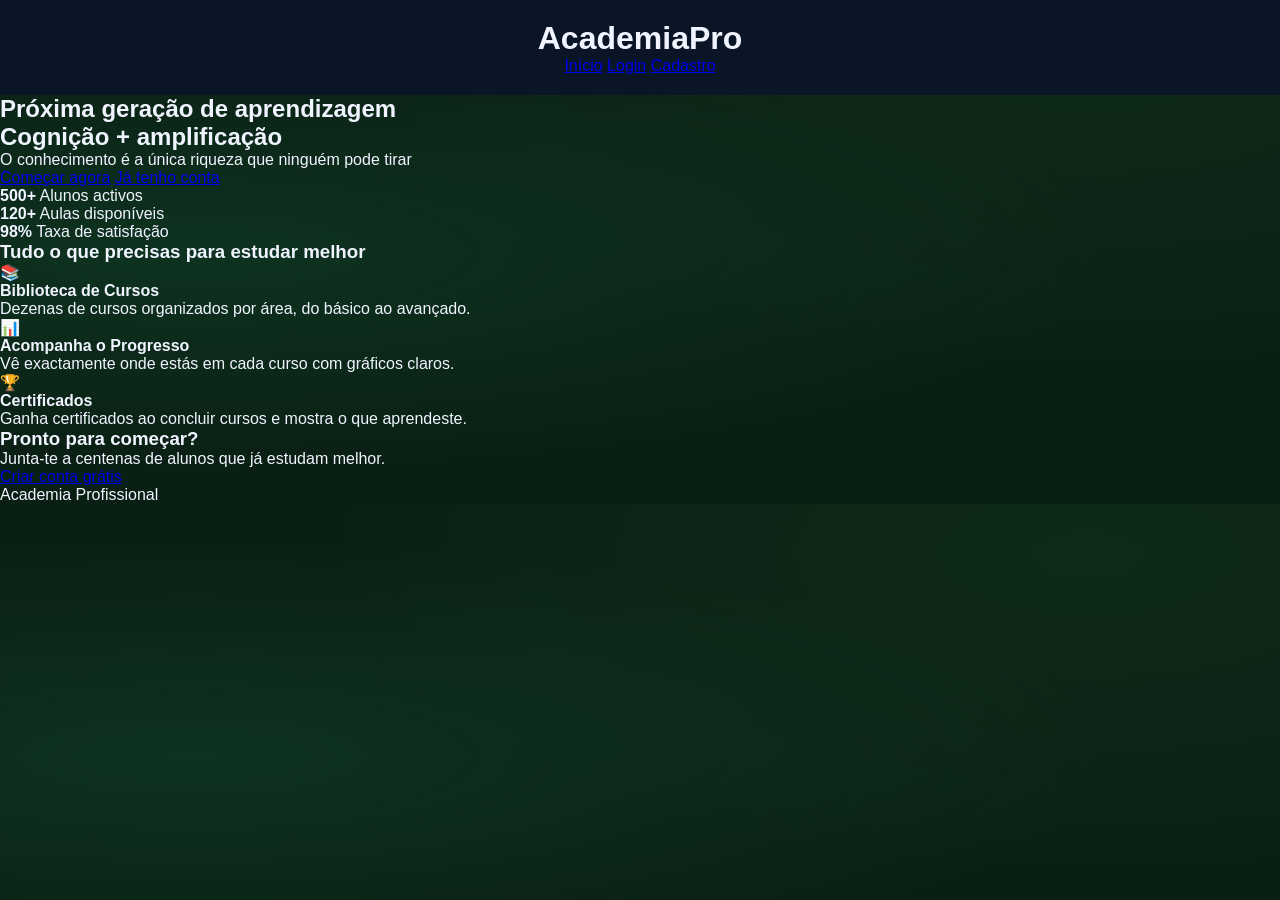
==== plataforma_estudo/index.html @ 039eec62 "update" ====
<!DOCTYPE html>
<html lang="pt">
<head>
    <meta charset="utf-8">
    <title>EduPath</title>

    
    <link rel="stylesheet" href="../plataforma_estudo/estilo/estilo.css">
</head>

<!-- ================= HEADER ================= -->
<header>
    <h1>AcademiaPro</h1>

    <nav>
        <a href="index.html">Início</a>
        <a href="login.php">Login</a>
        <a href="cadastro.php">Cadastro</a>
    </nav>
</header>

<!-- ================= HERO ================= -->
<main>

    <section class="hero">
        <h2>
            Próxima geração de aprendizagem<br>
            <span class="destaque">Cognição + amplificação</span>
        </h2>

        <p>O conhecimento é a única riqueza que ninguém pode tirar</p>

        <div class="hero-buttons">
            <a href="cadastro.php" class="btn-primario">Começar agora</a>
            <a href="login.php" class="btn-secundario">Já tenho conta</a>
        </div>
    </section>

</main>

<!-- ================= NÚMEROS ================= -->
<section id="numeros">
    <div class="num-item">
        <strong>500+</strong>
        <span>Alunos activos</span>
    </div>

    <div class="num-item">
        <strong>120+</strong>
        <span>Aulas disponíveis</span>
    </div>

    <div class="num-item">
        <strong>98%</strong>
        <span>Taxa de satisfação</span>
    </div>
</section>

<!-- ================= FUNCIONALIDADES ================= -->
<section id="funcionalidades">
    <h3>Tudo o que precisas para estudar melhor</h3>

    <div class="grid-cards">

        <div class="card">
            <span class="icone">📚</span>
            <h4>Biblioteca de Cursos</h4>
            <p>Dezenas de cursos organizados por área, do básico ao avançado.</p>
        </div>

        <div class="card">
            <span class="icone">📊</span>
            <h4>Acompanha o Progresso</h4>
            <p>Vê exactamente onde estás em cada curso com gráficos claros.</p>
        </div>

        <div class="card">
            <span class="icone">🏆</span>
            <h4>Certificados</h4>
            <p>Ganha certificados ao concluir cursos e mostra o que aprendeste.</p>
        </div>

    </div>
</section>

<!-- ================= CTA ================= -->
<section id="cta">
    <h3>Pronto para começar?</h3>
    <p>Junta-te a centenas de alunos que já estudam melhor.</p>

    <a href="cadastro.php" class="btn-primario">Criar conta grátis</a>
</section>

<!-- ================= FOOTER ================= -->
<footer>
    <p>Academia Profissional</p>
</footer>

<!-- ================= JS ================= -->
<script src="../plataforma_estudo/js/layout.js"></script>

</body>
</html>
---- plataforma_estudo/estilo/estilo.css ----
/* RESET */
* {
  margin: 0;
  padding: 0;
  box-sizing: border-box;
}

/* BODY */
body {
  font-family: 'Segoe UI', sans-serif;
  background-color: #0a1f14;
  background-image:
    radial-gradient(ellipse at 15% 50%, rgba(20,80,50,0.4) 0%, transparent 60%),
    radial-gradient(ellipse at 85% 10%, rgba(100,220,100,0.06) 0%, transparent 50%);
  color: #f0f4ff;
}

/* HEADER */
header {
  background: rgba(10, 20, 40, 0.9);
  padding: 20px;
  text-align: center;
}

/* FORM LAYOUT */
.pagina-form {
  display: flex;
  justify-content: center;
  align-items: center;
  min-height: 80vh;
}

.caixa-form {
  background: rgba(20, 80, 50, 0.25);
  padding: 30px;
  border-radius: 16px;
  width: 320px;
  border: 1px solid rgba(255,255,255,0.08);
}

/* TITULO */
.caixa-form h2 {
  text-align: center;
  margin-bottom: 20px;
}

/* INPUTS */
input {
  width: 100%;
  padding: 10px;
  margin: 10px 0;
  border-radius: 8px;
  border: none;
}

/* BOTÃO */
button {
  width: 100%;
  padding: 12px;
  background: #f5c842;
  color: #0a1628;
  border: none;
  border-radius: 50px;
  font-weight: bold;
  cursor: pointer;
  transition: 0.3s;
}

button:hover {
  transform: translateY(-2px);
  box-shadow: 0 10px 20px rgba(245,200,66,0.4);
}

/* MENSAGENS */
.mensagem {
  color: #4ade80;
  text-align: center;
  margin-bottom: 10px;
}

.erro {
  color: #f87171;
  text-align: center;
  margin-bottom: 10px;
}
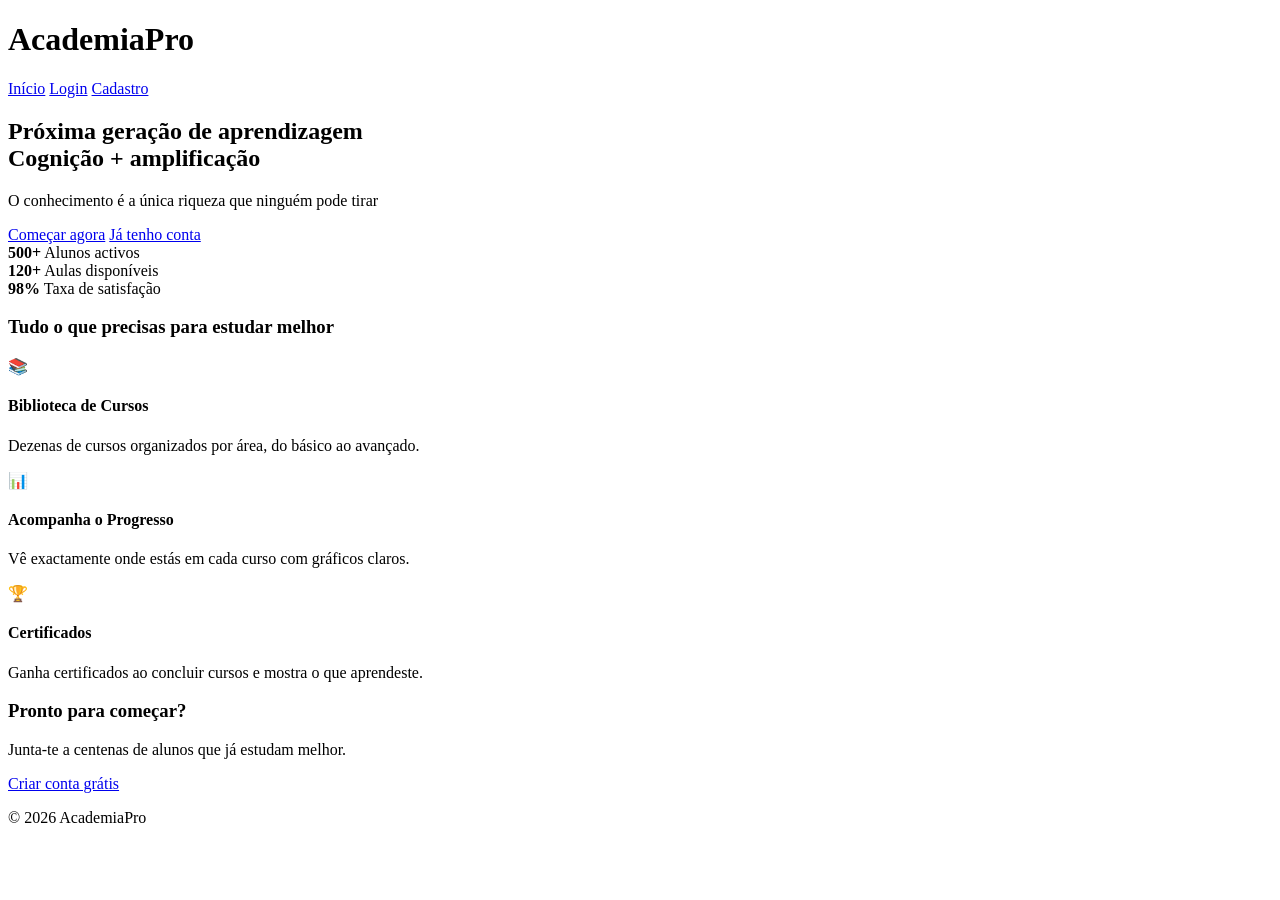
==== commit 3b9f7c38: "update" ====
--- a/plataforma_estudo/index.html
+++ b/plataforma_estudo/index.html
@@ -2,16 +2,14 @@
 <html lang="pt">
 <head>
     <meta charset="utf-8">
-    <title>EduPath</title>
+    <meta name="viewport" content="width=device-width, initial-scale=1.0">
+    <title>AcademiaPro</title>
+    <link rel="stylesheet" href="style.css">
+</head>
+<body>
 
-    
-    <link rel="stylesheet" href="../plataforma_estudo/estilo/estilo.css">
-</head>
-
-<!-- ================= HEADER ================= -->
 <header>
     <h1>AcademiaPro</h1>
-
     <nav>
         <a href="index.html">Início</a>
         <a href="login.php">Login</a>
@@ -19,85 +17,65 @@
     </nav>
 </header>
 
-<!-- ================= HERO ================= -->
 <main>
-
     <section class="hero">
         <h2>
             Próxima geração de aprendizagem<br>
             <span class="destaque">Cognição + amplificação</span>
         </h2>
-
         <p>O conhecimento é a única riqueza que ninguém pode tirar</p>
-
         <div class="hero-buttons">
             <a href="cadastro.php" class="btn-primario">Começar agora</a>
             <a href="login.php" class="btn-secundario">Já tenho conta</a>
         </div>
     </section>
-
 </main>
 
-<!-- ================= NÚMEROS ================= -->
 <section id="numeros">
     <div class="num-item">
         <strong>500+</strong>
         <span>Alunos activos</span>
     </div>
-
     <div class="num-item">
         <strong>120+</strong>
         <span>Aulas disponíveis</span>
     </div>
-
     <div class="num-item">
         <strong>98%</strong>
         <span>Taxa de satisfação</span>
     </div>
 </section>
 
-<!-- ================= FUNCIONALIDADES ================= -->
 <section id="funcionalidades">
     <h3>Tudo o que precisas para estudar melhor</h3>
-
     <div class="grid-cards">
-
         <div class="card">
             <span class="icone">📚</span>
             <h4>Biblioteca de Cursos</h4>
             <p>Dezenas de cursos organizados por área, do básico ao avançado.</p>
         </div>
-
         <div class="card">
             <span class="icone">📊</span>
             <h4>Acompanha o Progresso</h4>
             <p>Vê exactamente onde estás em cada curso com gráficos claros.</p>
         </div>
-
         <div class="card">
             <span class="icone">🏆</span>
             <h4>Certificados</h4>
             <p>Ganha certificados ao concluir cursos e mostra o que aprendeste.</p>
         </div>
-
     </div>
 </section>
 
-<!-- ================= CTA ================= -->
 <section id="cta">
     <h3>Pronto para começar?</h3>
     <p>Junta-te a centenas de alunos que já estudam melhor.</p>
-
     <a href="cadastro.php" class="btn-primario">Criar conta grátis</a>
 </section>
 
-<!-- ================= FOOTER ================= -->
 <footer>
-    <p>Academia Profissional</p>
+    <p class="footer-copy">© 2026 AcademiaPro</p>
 </footer>
-
-<!-- ================= JS ================= -->
-<script src="../plataforma_estudo/js/layout.js"></script>
 
 </body>
 </html>
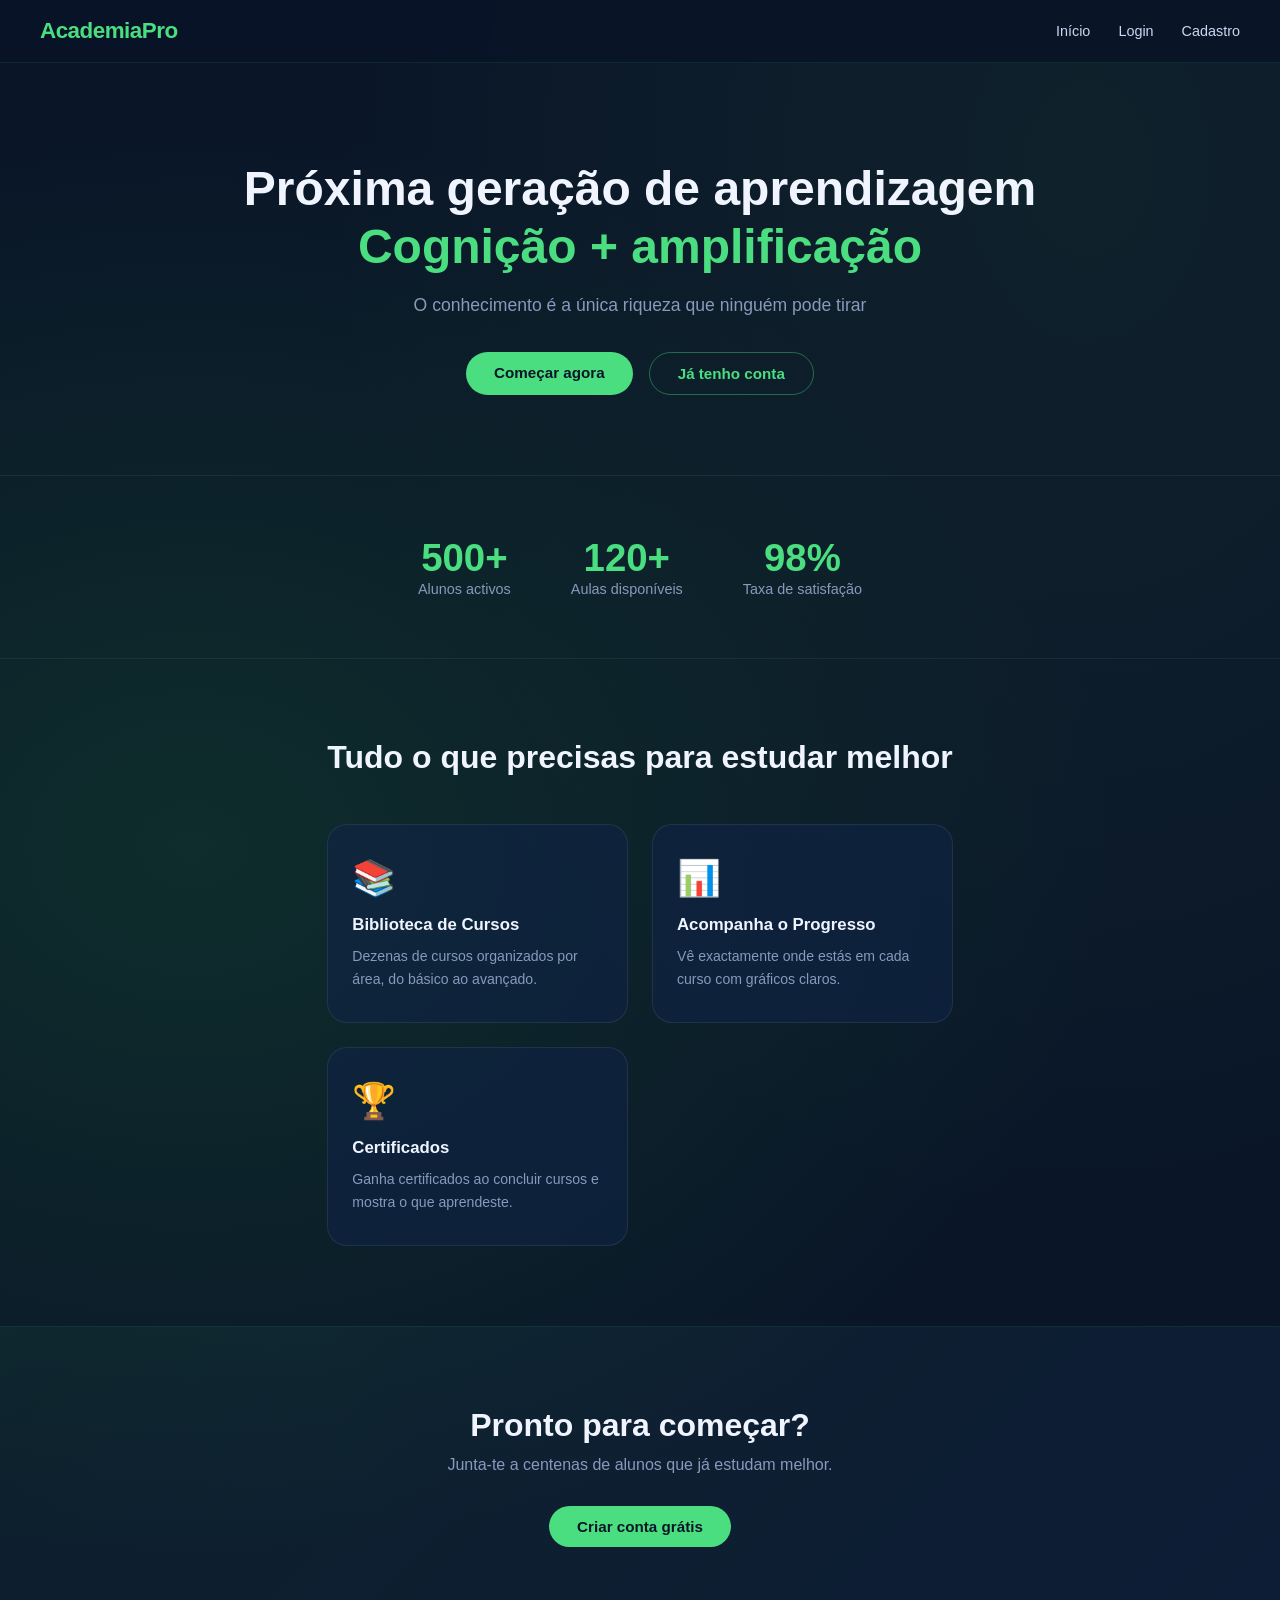
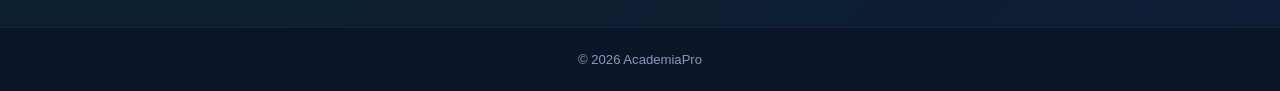
==== commit 24fc5b7e: "remove todo php" ====
--- a/plataforma_estudo/index.html
+++ b/plataforma_estudo/index.html
@@ -4,7 +4,7 @@
     <meta charset="utf-8">
     <meta name="viewport" content="width=device-width, initial-scale=1.0">
     <title>AcademiaPro</title>
-    <link rel="stylesheet" href="style.css">
+    <link rel="stylesheet" href="css/style.css">
 </head>
 <body>
 
@@ -12,8 +12,9 @@
     <h1>AcademiaPro</h1>
     <nav>
         <a href="index.html">Início</a>
-        <a href="login.php">Login</a>
+        <a href="login.html">Login</a>
         <a href="cadastro.php">Cadastro</a>
+
     </nav>
 </header>
 
@@ -25,8 +26,8 @@
         </h2>
         <p>O conhecimento é a única riqueza que ninguém pode tirar</p>
         <div class="hero-buttons">
-            <a href="cadastro.php" class="btn-primario">Começar agora</a>
-            <a href="login.php" class="btn-secundario">Já tenho conta</a>
+            <a href="cadastro.html" class="btn-primario">Começar agora</a>
+            <a href="login.html" class="btn-secundario">Já tenho conta</a>
         </div>
     </section>
 </main>
@@ -70,7 +71,7 @@
 <section id="cta">
     <h3>Pronto para começar?</h3>
     <p>Junta-te a centenas de alunos que já estudam melhor.</p>
-    <a href="cadastro.php" class="btn-primario">Criar conta grátis</a>
+    <a href="cadastro.html" class="btn-primario">Criar conta grátis</a>
 </section>
 
 <footer>
--- a/plataforma_estudo/css/style.css
+++ b/plataforma_estudo/css/style.css
@@ -0,0 +1,809 @@
+/* =============================================
+   RESET
+   ============================================= */
+* {
+  margin: 0;
+  padding: 0;
+  box-sizing: border-box;
+}
+
+/* =============================================
+   BODY
+   ============================================= */
+body {
+  font-family: 'Segoe UI', sans-serif;
+  background-color: #0a1628;
+  background-image:
+    radial-gradient(ellipse at 15% 50%, rgba(20, 80, 50, 0.4) 0%, transparent 60%),
+    radial-gradient(ellipse at 85% 10%, rgba(100, 220, 100, 0.06) 0%, transparent 50%);
+  color: #f0f4ff;
+  min-height: 100vh;
+  display: flex;
+  flex-direction: column;
+}
+
+/* =============================================
+   HEADER  —  usado em TODAS as páginas
+   ============================================= */
+header {
+  position: fixed;
+  top: 0;
+  left: 0;
+  right: 0;
+  z-index: 100;
+  background: rgba(10, 20, 40, 0.92);
+  backdrop-filter: blur(12px);
+  border-bottom: 1px solid rgba(74, 222, 128, 0.1);
+  padding: 18px 40px;
+  display: flex;
+  align-items: center;
+  justify-content: space-between;
+}
+
+header h1 {
+  font-size: 1.4rem;
+  font-weight: 800;
+  color: #4ade80;
+  letter-spacing: -0.5px;
+}
+
+header nav {
+  display: flex;
+  align-items: center;
+  gap: 28px;
+}
+
+header nav a {
+  color: #c8d8f0;
+  text-decoration: none;
+  font-size: 0.9rem;
+  transition: color 0.3s;
+}
+
+header nav a:hover {
+  color: #4ade80;
+}
+
+header nav span {
+  color: #4ade80;
+  font-weight: 700;
+  font-size: 0.9rem;
+}
+
+/* =============================================
+   FOOTER  —  usado em TODAS as páginas
+   ============================================= */
+footer {
+  margin-top: auto;
+  text-align: center;
+  padding: 24px;
+  border-top: 1px solid rgba(255, 255, 255, 0.06);
+  color: #8899bb;
+  font-size: 0.82rem;
+}
+
+/* =============================================
+   BOTÕES GLOBAIS
+   ============================================= */
+.btn-primario {
+  background: #4ade80;
+  color: #0a1628;
+  padding: 12px 28px;
+  border-radius: 50px;
+  font-weight: 700;
+  font-size: 0.95rem;
+  text-decoration: none;
+  border: none;
+  cursor: pointer;
+  transition: background 0.3s, transform 0.2s, box-shadow 0.3s;
+  display: inline-block;
+}
+
+.btn-primario:hover {
+  background: #22c55e;
+  transform: translateY(-2px);
+  box-shadow: 0 10px 24px rgba(74, 222, 128, 0.3);
+}
+
+.btn-secundario {
+  background: transparent;
+  color: #4ade80;
+  padding: 12px 28px;
+  border-radius: 50px;
+  font-weight: 700;
+  font-size: 0.95rem;
+  text-decoration: none;
+  border: 1px solid rgba(74, 222, 128, 0.4);
+  cursor: pointer;
+  transition: all 0.3s;
+  display: inline-block;
+}
+
+.btn-secundario:hover {
+  background: rgba(74, 222, 128, 0.1);
+  transform: translateY(-2px);
+}
+
+/* =============================================
+   BARRAS DE PROGRESSO GLOBAIS
+   ============================================= */
+.progresso-barra-fundo {
+  width: 100%;
+  height: 8px;
+  background: rgba(255, 255, 255, 0.08);
+  border-radius: 50px;
+  overflow: hidden;
+  margin-top: 10px;
+}
+
+.progresso-barra {
+  height: 100%;
+  background: linear-gradient(90deg, #4ade80, #22c55e);
+  border-radius: 50px;
+  transition: width 1s ease;
+}
+
+.progresso-texto {
+  font-size: 0.78rem;
+  color: #4ade80;
+  margin-top: 5px;
+}
+
+/* =============================================
+   INDEX.HTML  —  Hero, Números, Features, CTA
+   ============================================= */
+
+/* Hero */
+.hero {
+  text-align: center;
+  padding: 160px 20px 80px;
+}
+
+.hero h2 {
+  font-size: 3rem;
+  font-weight: 800;
+  line-height: 1.2;
+  margin-bottom: 20px;
+}
+
+.destaque {
+  color: #4ade80;
+}
+
+.hero p {
+  color: #8899bb;
+  font-size: 1.1rem;
+  margin-bottom: 36px;
+}
+
+.hero-buttons {
+  display: flex;
+  gap: 16px;
+  justify-content: center;
+  flex-wrap: wrap;
+}
+
+/* Números */
+#numeros {
+  display: flex;
+  justify-content: center;
+  gap: 60px;
+  padding: 60px 20px;
+  border-top: 1px solid rgba(255, 255, 255, 0.06);
+  border-bottom: 1px solid rgba(255, 255, 255, 0.06);
+  flex-wrap: wrap;
+}
+
+.num-item {
+  text-align: center;
+}
+
+.num-item strong {
+  display: block;
+  font-size: 2.4rem;
+  font-weight: 800;
+  color: #4ade80;
+}
+
+.num-item span {
+  color: #8899bb;
+  font-size: 0.9rem;
+}
+
+/* Funcionalidades */
+#funcionalidades {
+  padding: 80px 40px;
+  text-align: center;
+  max-width: 1100px;
+  margin: 0 auto;
+}
+
+#funcionalidades h3 {
+  font-size: 2rem;
+  font-weight: 800;
+  margin-bottom: 48px;
+}
+
+.grid-cards {
+  display: grid;
+  grid-template-columns: repeat(auto-fill, minmax(260px, 1fr));
+  gap: 24px;
+}
+
+/* Card genérico — usado em index, cursos, dashboard */
+.card {
+  background: rgba(15, 36, 71, 0.6);
+  border: 1px solid rgba(255, 255, 255, 0.08);
+  border-radius: 20px;
+  padding: 32px 24px;
+  text-align: left;
+  transition: transform 0.3s, border-color 0.3s;
+}
+
+.card:hover {
+  transform: translateY(-6px);
+  border-color: rgba(74, 222, 128, 0.25);
+}
+
+.card .icone {
+  font-size: 2.2rem;
+  display: block;
+  margin-bottom: 16px;
+}
+
+.card h4 {
+  font-size: 1.05rem;
+  font-weight: 700;
+  margin-bottom: 10px;
+}
+
+.card p {
+  color: #8899bb;
+  font-size: 0.88rem;
+  line-height: 1.6;
+}
+
+/* CTA */
+#cta {
+  text-align: center;
+  padding: 80px 20px;
+  background: linear-gradient(135deg, rgba(74,222,128,0.05), rgba(26,58,110,0.2));
+  border-top: 1px solid rgba(74, 222, 128, 0.08);
+}
+
+#cta h3 {
+  font-size: 2rem;
+  font-weight: 800;
+  margin-bottom: 12px;
+}
+
+#cta p {
+  color: #8899bb;
+  margin-bottom: 32px;
+}
+
+/* =============================================
+   LOGIN + CADASTRO  —  Formulários
+   ============================================= */
+.pagina-form {
+  display: flex;
+  justify-content: center;
+  align-items: center;
+  min-height: 100vh;
+  padding-top: 80px; /* compensa o header fixo */
+}
+
+.caixa-form {
+  background: rgba(15, 36, 71, 0.7);
+  border: 1px solid rgba(255, 255, 255, 0.08);
+  border-radius: 20px;
+  padding: 40px 36px;
+  width: 100%;
+  max-width: 400px;
+  backdrop-filter: blur(8px);
+}
+
+.caixa-form h2 {
+  text-align: center;
+  font-size: 1.6rem;
+  font-weight: 800;
+  margin-bottom: 28px;
+}
+
+.grupo-campo {
+  margin-bottom: 18px;
+}
+
+.grupo-campo label {
+  display: block;
+  font-size: 0.85rem;
+  color: #8899bb;
+  margin-bottom: 6px;
+}
+
+.grupo-campo input,
+input[type="text"],
+input[type="email"],
+input[type="password"] {
+  width: 100%;
+  padding: 12px 16px;
+  background: rgba(255, 255, 255, 0.06);
+  border: 1px solid rgba(255, 255, 255, 0.1);
+  border-radius: 10px;
+  color: #f0f4ff;
+  font-size: 0.95rem;
+  transition: border-color 0.3s;
+  outline: none;
+}
+
+.grupo-campo input:focus,
+input:focus {
+  border-color: rgba(74, 222, 128, 0.5);
+}
+
+input::placeholder {
+  color: #556688;
+}
+
+/* Botão dentro do form */
+.btn-form {
+  width: 100%;
+  margin-top: 10px;
+  padding: 14px;
+  font-size: 1rem;
+}
+
+/* Link abaixo do form */
+.link-form {
+  text-align: center;
+  margin-top: 20px;
+  font-size: 0.88rem;
+  color: #8899bb;
+}
+
+.link-form a {
+  color: #4ade80;
+  text-decoration: none;
+  font-weight: 600;
+}
+
+.link-form a:hover {
+  text-decoration: underline;
+}
+
+/* Mensagens de feedback */
+.mensagem {
+  color: #4ade80;
+  text-align: center;
+  margin-bottom: 16px;
+  font-size: 0.9rem;
+}
+
+.erro {
+  color: #f87171;
+  text-align: center;
+  margin-bottom: 16px;
+  font-size: 0.9rem;
+}
+
+/* =============================================
+   CURSOS.PHP  —  Listagem de cursos
+   ============================================= */
+.cursos-hero {
+  text-align: center;
+  padding: 140px 20px 60px;
+}
+
+.cursos-hero h2 {
+  font-size: 2.8rem;
+  font-weight: 800;
+  margin-bottom: 12px;
+}
+
+.cursos-hero p {
+  color: #8899bb;
+}
+
+.cursos-grid {
+  display: grid;
+  grid-template-columns: repeat(auto-fill, minmax(280px, 1fr));
+  gap: 24px;
+  max-width: 1100px;
+  margin: 0 auto;
+  padding: 0 40px 80px;
+}
+
+.curso-card {
+  background: rgba(15, 36, 71, 0.6);
+  border: 1px solid rgba(255, 255, 255, 0.08);
+  border-radius: 20px;
+  padding: 32px 24px;
+  text-decoration: none;
+  color: #f0f4ff;
+  transition: transform 0.3s, border-color 0.3s;
+  display: block;
+}
+
+.curso-card:hover {
+  transform: translateY(-6px);
+  border-color: rgba(74, 222, 128, 0.3);
+}
+
+.curso-icone {
+  font-size: 3rem;
+  display: block;
+  margin-bottom: 16px;
+}
+
+.curso-card h3 {
+  font-size: 1.1rem;
+  font-weight: 700;
+  margin-bottom: 8px;
+}
+
+.curso-card p {
+  color: #8899bb;
+  font-size: 0.88rem;
+  line-height: 1.6;
+}
+
+/* =============================================
+   CURSO.PHP  —  Detalhes e disciplinas
+   ============================================= */
+.curso-hero {
+  text-align: center;
+  padding: 140px 20px 60px;
+  background: linear-gradient(135deg, rgba(74,222,128,0.08), rgba(26,58,110,0.3));
+  border-bottom: 1px solid rgba(74, 222, 128, 0.1);
+}
+
+.curso-hero .icone-grande {
+  font-size: 5rem;
+  display: block;
+  margin-bottom: 20px;
+}
+
+.curso-hero h2 {
+  font-size: 3rem;
+  font-weight: 800;
+  margin-bottom: 12px;
+}
+
+.curso-hero p {
+  color: #8899bb;
+  font-size: 1.05rem;
+  max-width: 600px;
+  margin: 0 auto;
+}
+
+.disciplinas-secao {
+  max-width: 900px;
+  margin: 0 auto;
+  padding: 60px 40px;
+}
+
+.disciplinas-secao h3 {
+  font-size: 1.8rem;
+  font-weight: 800;
+  margin-bottom: 32px;
+}
+
+.disciplina-item {
+  background: rgba(15, 36, 71, 0.6);
+  border: 1px solid rgba(255, 255, 255, 0.08);
+  border-radius: 16px;
+  padding: 24px 28px;
+  margin-bottom: 16px;
+  display: flex;
+  justify-content: space-between;
+  align-items: center;
+  transition: border-color 0.3s, transform 0.3s;
+  text-decoration: none;
+  color: #f0f4ff;
+}
+
+.disciplina-item:hover {
+  border-color: rgba(74, 222, 128, 0.3);
+  transform: translateX(6px);
+}
+
+.disciplina-nome {
+  font-weight: 700;
+  font-size: 1rem;
+  margin-bottom: 4px;
+}
+
+.disciplina-desc {
+  color: #8899bb;
+  font-size: 0.85rem;
+}
+
+.disciplina-seta {
+  color: #4ade80;
+  font-size: 1.5rem;
+  flex-shrink: 0;
+  margin-left: 16px;
+}
+
+/* =============================================
+   DISCIPLINA.PHP  —  Conteúdo da disciplina
+   ============================================= */
+.disciplina-hero {
+  text-align: center;
+  padding: 140px 20px 50px;
+  background: linear-gradient(135deg, rgba(74,222,128,0.08), rgba(26,58,110,0.3));
+  border-bottom: 1px solid rgba(74, 222, 128, 0.1);
+}
+
+.breadcrumb {
+  font-size: 0.85rem;
+  color: #8899bb;
+  margin-bottom: 16px;
+}
+
+.breadcrumb a {
+  color: #4ade80;
+  text-decoration: none;
+}
+
+.breadcrumb a:hover {
+  text-decoration: underline;
+}
+
+.disciplina-hero h2 {
+  font-size: 2.5rem;
+  font-weight: 800;
+  margin-bottom: 12px;
+}
+
+.disciplina-hero > p {
+  color: #8899bb;
+  font-size: 1rem;
+}
+
+/* Secção de progresso */
+.progresso-secao {
+  max-width: 900px;
+  margin: 40px auto 0;
+  padding: 0 40px;
+}
+
+.progresso-topo {
+  display: flex;
+  justify-content: space-between;
+  margin-bottom: 8px;
+  font-size: 0.9rem;
+}
+
+.progresso-topo span:last-child {
+  color: #4ade80;
+  font-weight: 700;
+}
+
+/* Botões de progresso */
+.progresso-botoes {
+  display: flex;
+  gap: 10px;
+  margin-top: 16px;
+  flex-wrap: wrap;
+}
+
+.btn-progresso {
+  padding: 8px 18px;
+  border-radius: 50px;
+  border: 1px solid rgba(74, 222, 128, 0.3);
+  background: transparent;
+  color: #4ade80;
+  font-size: 0.85rem;
+  cursor: pointer;
+  transition: all 0.3s;
+  width: auto; /* evita que herde width:100% do button global */
+}
+
+.btn-progresso:hover {
+  background: #4ade80;
+  color: #0a1628;
+  font-weight: 700;
+  box-shadow: none;
+  transform: none;
+}
+
+/* Conteúdo principal */
+.conteudo-principal {
+  max-width: 900px;
+  margin: 0 auto;
+  padding: 60px 40px;
+}
+
+.secao-titulo {
+  font-size: 1.5rem;
+  font-weight: 800;
+  margin-bottom: 24px;
+  padding-bottom: 12px;
+  border-bottom: 1px solid rgba(255, 255, 255, 0.08);
+}
+
+/* Resumo */
+.resumo-box {
+  background: rgba(15, 36, 71, 0.6);
+  border: 1px solid rgba(255, 255, 255, 0.08);
+  border-radius: 16px;
+  padding: 32px;
+  margin-bottom: 40px;
+  line-height: 1.8;
+  color: #c8d8f0;
+}
+
+.resumo-box h4 {
+  color: #4ade80;
+  margin-bottom: 12px;
+  font-size: 1.1rem;
+}
+
+/* Vídeos */
+.videos-grid {
+  display: grid;
+  grid-template-columns: repeat(auto-fill, minmax(260px, 1fr));
+  gap: 20px;
+  margin-bottom: 40px;
+}
+
+.video-card {
+  background: rgba(15, 36, 71, 0.6);
+  border: 1px solid rgba(255, 255, 255, 0.08);
+  border-radius: 16px;
+  overflow: hidden;
+  transition: transform 0.3s;
+}
+
+.video-card:hover {
+  transform: translateY(-4px);
+}
+
+.video-container {
+  position: relative;
+  padding-bottom: 56.25%;
+  height: 0;
+  overflow: hidden;
+}
+
+.video-container iframe {
+  position: absolute;
+  top: 0; left: 0;
+  width: 100%; height: 100%;
+  border: none;
+}
+
+.video-info {
+  padding: 16px;
+}
+
+.video-titulo {
+  font-weight: 700;
+  font-size: 0.95rem;
+  margin-bottom: 4px;
+}
+
+.video-duracao {
+  color: #8899bb;
+  font-size: 0.8rem;
+}
+
+/* PDFs */
+.pdf-lista {
+  display: flex;
+  flex-direction: column;
+  gap: 12px;
+  margin-bottom: 40px;
+}
+
+.pdf-item {
+  background: rgba(15, 36, 71, 0.6);
+  border: 1px solid rgba(255, 255, 255, 0.08);
+  border-radius: 12px;
+  padding: 20px 24px;
+  display: flex;
+  justify-content: space-between;
+  align-items: center;
+  transition: border-color 0.3s;
+}
+
+.pdf-item:hover {
+  border-color: rgba(74, 222, 128, 0.3);
+}
+
+.pdf-nome {
+  font-weight: 600;
+  font-size: 0.95rem;
+}
+
+.pdf-tamanho {
+  color: #8899bb;
+  font-size: 0.8rem;
+  margin-top: 4px;
+}
+
+.btn-download {
+  background: #4ade80;
+  color: #0a1628;
+  padding: 8px 20px;
+  border-radius: 50px;
+  font-weight: 700;
+  font-size: 0.85rem;
+  text-decoration: none;
+  transition: background 0.3s;
+  white-space: nowrap;
+}
+
+.btn-download:hover {
+  background: #22c55e;
+}
+
+/* =============================================
+   DASHBOARD.PHP
+   ============================================= */
+.dashboard {
+  max-width: 1100px;
+  margin: 0 auto;
+  padding: 120px 40px 80px; /* compensa header fixo */
+}
+
+.dashboard-topo {
+  margin-bottom: 40px;
+}
+
+.dashboard-topo h2 {
+  font-size: 2rem;
+  font-weight: 800;
+  margin-bottom: 8px;
+}
+
+.dashboard-topo p {
+  color: #8899bb;
+}
+
+/* Cards do dashboard herdam .card + .grid-cards */
+
+/* =============================================
+   RESPONSIVO — Mobile
+   ============================================= */
+@media (max-width: 768px) {
+  header {
+    padding: 16px 20px;
+    flex-direction: column;
+    gap: 12px;
+  }
+
+  header nav {
+    gap: 16px;
+    flex-wrap: wrap;
+    justify-content: center;
+  }
+
+  .hero h2 {
+    font-size: 2rem;
+  }
+
+  #numeros {
+    gap: 32px;
+  }
+
+  .disciplinas-secao,
+  .conteudo-principal,
+  .progresso-secao,
+  .dashboard {
+    padding-left: 20px;
+    padding-right: 20px;
+  }
+
+  .pdf-item {
+    flex-direction: column;
+    align-items: flex-start;
+    gap: 12px;
+  }
+
+  .caixa-form {
+    margin: 0 16px;
+    padding: 28px 20px;
+  }
+}
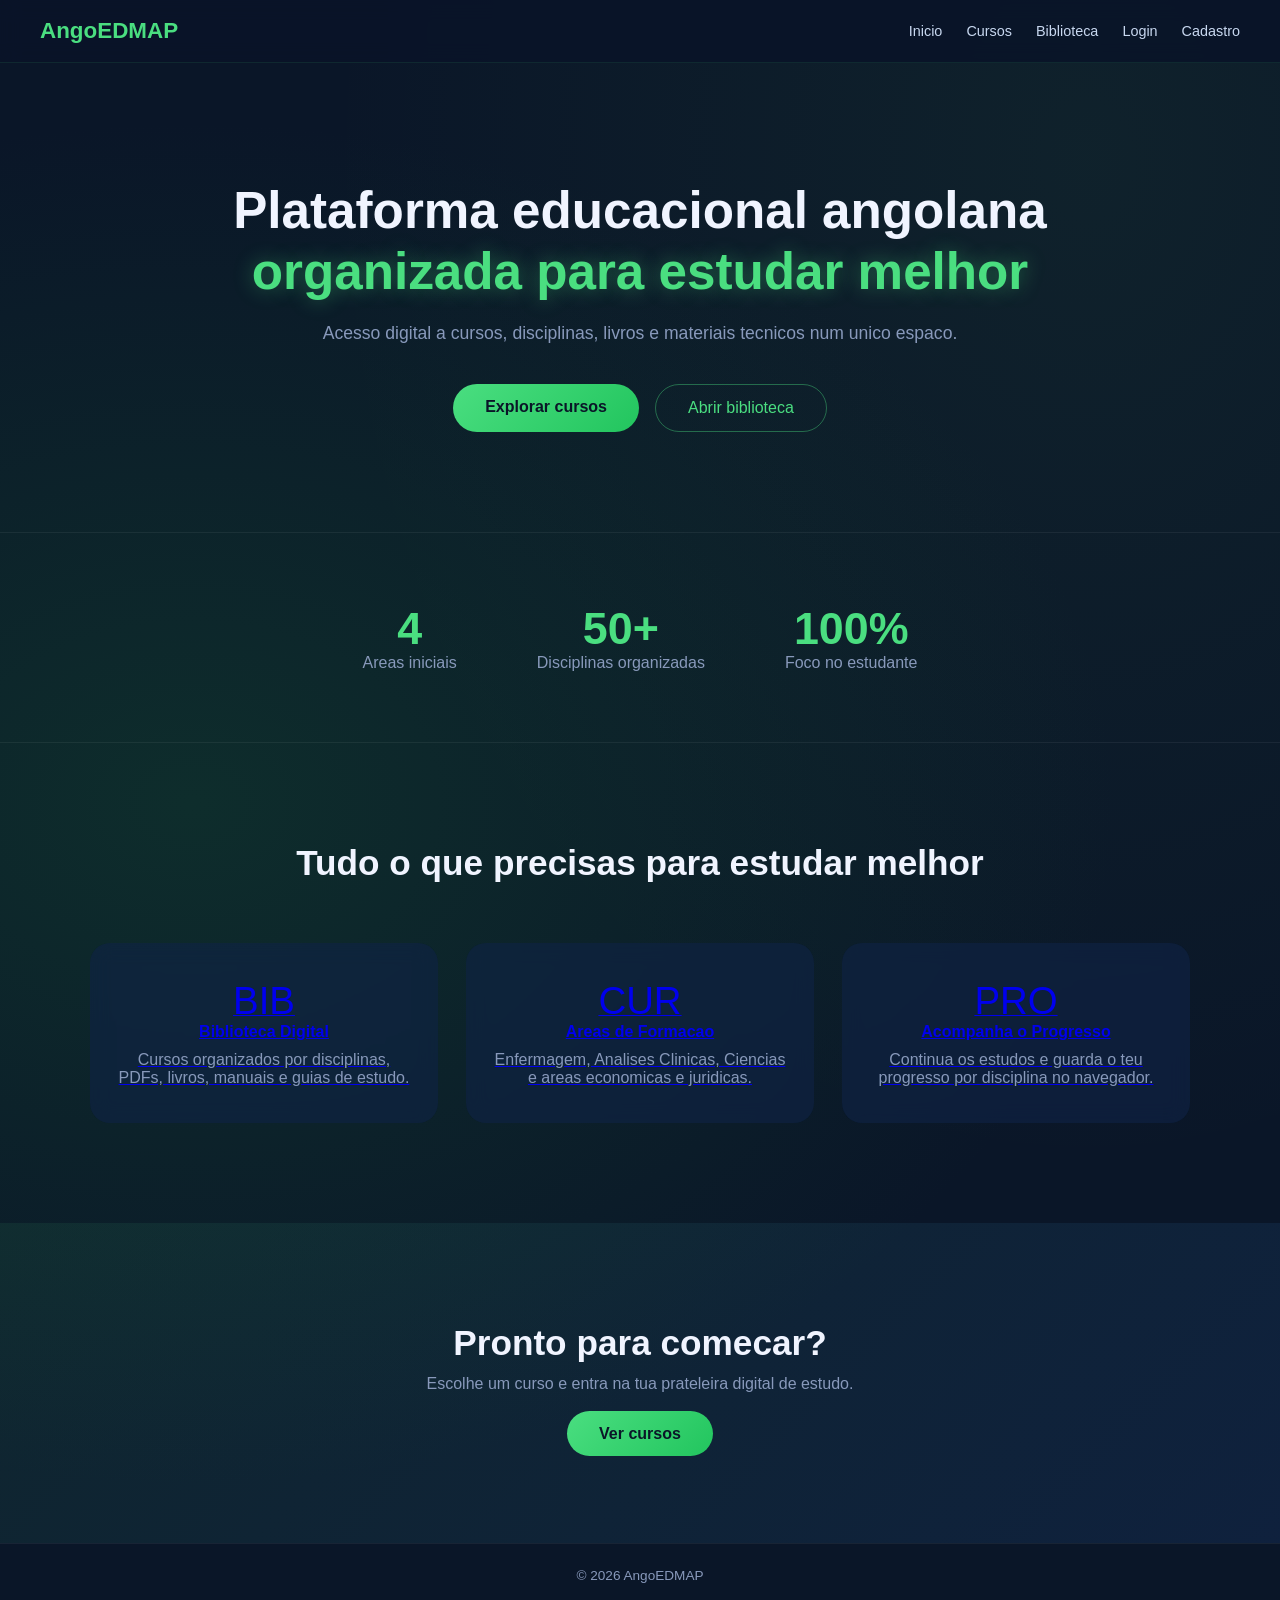
==== commit a42b3a61: "Update" ====
--- a/plataforma_estudo/index.html
+++ b/plataforma_estudo/index.html
@@ -3,80 +3,82 @@
 <head>
     <meta charset="utf-8">
     <meta name="viewport" content="width=device-width, initial-scale=1.0">
-    <title>AcademiaPro</title>
+    <title>AngoEDMAP</title>
     <link rel="stylesheet" href="css/style.css">
 </head>
 <body>
 
 <header>
-    <h1>AcademiaPro</h1>
+    <h1>AngoEDMAP</h1>
     <nav>
-        <a href="index.html">Início</a>
+        <a href="index.html">Inicio</a>
+        <a href="cursos.html">Cursos</a>
+        <a href="biblioteca.html">Biblioteca</a>
         <a href="login.html">Login</a>
-        <a href="cadastro.php">Cadastro</a>
-
+        <a href="cadastro.html">Cadastro</a>
     </nav>
 </header>
 
 <main>
     <section class="hero">
         <h2>
-            Próxima geração de aprendizagem<br>
-            <span class="destaque">Cognição + amplificação</span>
+            Plataforma educacional angolana<br>
+            <span class="destaque">organizada para estudar melhor</span>
         </h2>
-        <p>O conhecimento é a única riqueza que ninguém pode tirar</p>
+        <p>Acesso digital a cursos, disciplinas, livros e materiais tecnicos num unico espaco.</p>
         <div class="hero-buttons">
-            <a href="cadastro.html" class="btn-primario">Começar agora</a>
-            <a href="login.html" class="btn-secundario">Já tenho conta</a>
+            <a href="cursos.html" class="btn-primario">Explorar cursos</a>
+            <a href="biblioteca.html" class="btn-secundario">Abrir biblioteca</a>
         </div>
     </section>
 </main>
 
 <section id="numeros">
     <div class="num-item">
-        <strong>500+</strong>
-        <span>Alunos activos</span>
+        <strong>4</strong>
+        <span>Areas iniciais</span>
     </div>
     <div class="num-item">
-        <strong>120+</strong>
-        <span>Aulas disponíveis</span>
+        <strong>50+</strong>
+        <span>Disciplinas organizadas</span>
     </div>
     <div class="num-item">
-        <strong>98%</strong>
-        <span>Taxa de satisfação</span>
+        <strong>100%</strong>
+        <span>Foco no estudante</span>
     </div>
 </section>
 
 <section id="funcionalidades">
     <h3>Tudo o que precisas para estudar melhor</h3>
     <div class="grid-cards">
-        <div class="card">
-            <span class="icone">📚</span>
-            <h4>Biblioteca de Cursos</h4>
-            <p>Dezenas de cursos organizados por área, do básico ao avançado.</p>
-        </div>
-        <div class="card">
-            <span class="icone">📊</span>
+        <a href="biblioteca.html" class="card">
+            <span class="icone">BIB</span>
+            <h4>Biblioteca Digital</h4>
+            <p>Cursos organizados por disciplinas, PDFs, livros, manuais e guias de estudo.</p>
+        </a>
+        <a href="cursos.html" class="card">
+            <span class="icone">CUR</span>
+            <h4>Areas de Formacao</h4>
+            <p>Enfermagem, Analises Clinicas, Ciencias e areas economicas e juridicas.</p>
+        </a>
+        <a href="dashboard.html" class="card">
+            <span class="icone">PRO</span>
             <h4>Acompanha o Progresso</h4>
-            <p>Vê exactamente onde estás em cada curso com gráficos claros.</p>
-        </div>
-        <div class="card">
-            <span class="icone">🏆</span>
-            <h4>Certificados</h4>
-            <p>Ganha certificados ao concluir cursos e mostra o que aprendeste.</p>
-        </div>
+            <p>Continua os estudos e guarda o teu progresso por disciplina no navegador.</p>
+        </a>
     </div>
 </section>
 
 <section id="cta">
-    <h3>Pronto para começar?</h3>
-    <p>Junta-te a centenas de alunos que já estudam melhor.</p>
-    <a href="cadastro.html" class="btn-primario">Criar conta grátis</a>
+    <h3>Pronto para comecar?</h3>
+    <p>Escolhe um curso e entra na tua prateleira digital de estudo.</p>
+    <a href="cursos.html" class="btn-primario">Ver cursos</a>
 </section>
 
 <footer>
-    <p class="footer-copy">© 2026 AcademiaPro</p>
+    <p class="footer-copy">© 2026 AngoEDMAP</p>
 </footer>
 
+<script src="js/layout.js"></script>
 </body>
-</html>+</html>
--- a/plataforma_estudo/css/style.css
+++ b/plataforma_estudo/css/style.css
@@ -1,15 +1,15 @@
-/* =============================================
+/* =========================================
    RESET
-   ============================================= */
+========================================= */
 * {
   margin: 0;
   padding: 0;
   box-sizing: border-box;
 }
 
-/* =============================================
+/* =========================================
    BODY
-   ============================================= */
+========================================= */
 body {
   font-family: 'Segoe UI', sans-serif;
   background-color: #0a1628;
@@ -22,258 +22,216 @@
   flex-direction: column;
 }
 
-/* =============================================
-   HEADER  —  usado em TODAS as páginas
-   ============================================= */
+/* =========================================
+   HEADER
+========================================= */
 header {
   position: fixed;
   top: 0;
-  left: 0;
-  right: 0;
+  width: 100%;
+  padding: 18px 40px;
+  background: rgba(10, 20, 40, 0.9);
+  backdrop-filter: blur(10px);
+  border-bottom: 1px solid rgba(74, 222, 128, 0.1);
+
+  display: flex;
+  justify-content: space-between;
+  align-items: center;
   z-index: 100;
-  background: rgba(10, 20, 40, 0.92);
-  backdrop-filter: blur(12px);
-  border-bottom: 1px solid rgba(74, 222, 128, 0.1);
-  padding: 18px 40px;
-  display: flex;
-  align-items: center;
-  justify-content: space-between;
 }
 
 header h1 {
+  color: #4ade80;
   font-size: 1.4rem;
   font-weight: 800;
-  color: #4ade80;
-  letter-spacing: -0.5px;
 }
 
 header nav {
   display: flex;
-  align-items: center;
-  gap: 28px;
+  gap: 24px;
 }
 
 header nav a {
   color: #c8d8f0;
   text-decoration: none;
   font-size: 0.9rem;
-  transition: color 0.3s;
+  transition: 0.3s;
 }
 
 header nav a:hover {
   color: #4ade80;
 }
 
-header nav span {
-  color: #4ade80;
-  font-weight: 700;
-  font-size: 0.9rem;
-}
-
-/* =============================================
-   FOOTER  —  usado em TODAS as páginas
-   ============================================= */
+/* =========================================
+   FOOTER
+========================================= */
 footer {
   margin-top: auto;
   text-align: center;
   padding: 24px;
-  border-top: 1px solid rgba(255, 255, 255, 0.06);
-  color: #8899bb;
-  font-size: 0.82rem;
-}
-
-/* =============================================
-   BOTÕES GLOBAIS
-   ============================================= */
+  border-top: 1px solid rgba(255,255,255,0.06);
+  color: #8899bb;
+  font-size: 0.85rem;
+}
+
+/* =========================================
+   BOTÕES
+========================================= */
 .btn-primario {
-  background: #4ade80;
+  background: linear-gradient(135deg, #4ade80, #22c55e);
   color: #0a1628;
-  padding: 12px 28px;
+  padding: 14px 32px;
   border-radius: 50px;
-  font-weight: 700;
-  font-size: 0.95rem;
+  font-weight: 800;
   text-decoration: none;
-  border: none;
-  cursor: pointer;
-  transition: background 0.3s, transform 0.2s, box-shadow 0.3s;
-  display: inline-block;
+  transition: 0.3s;
 }
 
 .btn-primario:hover {
-  background: #22c55e;
-  transform: translateY(-2px);
-  box-shadow: 0 10px 24px rgba(74, 222, 128, 0.3);
+  transform: translateY(-3px);
+  box-shadow: 0 15px 30px rgba(74,222,128,0.4);
 }
 
 .btn-secundario {
-  background: transparent;
-  color: #4ade80;
-  padding: 12px 28px;
+  border: 1px solid rgba(74,222,128,0.4);
+  padding: 14px 32px;
   border-radius: 50px;
-  font-weight: 700;
-  font-size: 0.95rem;
+  color: #4ade80;
   text-decoration: none;
-  border: 1px solid rgba(74, 222, 128, 0.4);
-  cursor: pointer;
-  transition: all 0.3s;
-  display: inline-block;
+  transition: 0.3s;
 }
 
 .btn-secundario:hover {
-  background: rgba(74, 222, 128, 0.1);
-  transform: translateY(-2px);
-}
-
-/* =============================================
-   BARRAS DE PROGRESSO GLOBAIS
-   ============================================= */
-.progresso-barra-fundo {
-  width: 100%;
-  height: 8px;
-  background: rgba(255, 255, 255, 0.08);
-  border-radius: 50px;
-  overflow: hidden;
-  margin-top: 10px;
-}
-
-.progresso-barra {
-  height: 100%;
-  background: linear-gradient(90deg, #4ade80, #22c55e);
-  border-radius: 50px;
-  transition: width 1s ease;
-}
-
-.progresso-texto {
-  font-size: 0.78rem;
-  color: #4ade80;
-  margin-top: 5px;
-}
-
-/* =============================================
-   INDEX.HTML  —  Hero, Números, Features, CTA
-   ============================================= */
-
-/* Hero */
+  background: rgba(74,222,128,0.1);
+}
+
+/* =========================================
+   HERO
+========================================= */
 .hero {
   text-align: center;
-  padding: 160px 20px 80px;
+  padding: 180px 20px 100px;
+  max-width: 900px;
+  margin: 0 auto;
 }
 
 .hero h2 {
-  font-size: 3rem;
-  font-weight: 800;
+  font-size: 3.2rem;
+  font-weight: 900;
   line-height: 1.2;
   margin-bottom: 20px;
 }
 
 .destaque {
   color: #4ade80;
+  text-shadow: 0 0 20px rgba(74,222,128,0.4);
 }
 
 .hero p {
   color: #8899bb;
   font-size: 1.1rem;
-  margin-bottom: 36px;
+  margin-bottom: 40px;
 }
 
 .hero-buttons {
   display: flex;
+  justify-content: center;
   gap: 16px;
+  flex-wrap: wrap;
+}
+
+/* =========================================
+   NÚMEROS
+========================================= */
+#numeros {
+  display: flex;
   justify-content: center;
+  gap: 80px;
+  padding: 70px 20px;
+  border-top: 1px solid rgba(255,255,255,0.06);
+  border-bottom: 1px solid rgba(255,255,255,0.06);
   flex-wrap: wrap;
 }
 
-/* Números */
-#numeros {
-  display: flex;
-  justify-content: center;
-  gap: 60px;
-  padding: 60px 20px;
-  border-top: 1px solid rgba(255, 255, 255, 0.06);
-  border-bottom: 1px solid rgba(255, 255, 255, 0.06);
-  flex-wrap: wrap;
-}
-
 .num-item {
   text-align: center;
+  transition: 0.3s;
+}
+
+.num-item:hover {
+  transform: translateY(-5px);
 }
 
 .num-item strong {
+  font-size: 2.8rem;
+  color: #4ade80;
   display: block;
-  font-size: 2.4rem;
-  font-weight: 800;
-  color: #4ade80;
 }
 
 .num-item span {
   color: #8899bb;
-  font-size: 0.9rem;
-}
-
-/* Funcionalidades */
+}
+
+/* =========================================
+   FUNCIONALIDADES
+========================================= */
 #funcionalidades {
-  padding: 80px 40px;
-  text-align: center;
+  padding: 100px 40px;
+  text-align: center;
+}
+
+#funcionalidades h3 {
+  font-size: 2.2rem;
+  margin-bottom: 60px;
+}
+
+/* GRID */
+.grid-cards {
+  display: grid;
+  grid-template-columns: repeat(auto-fit, minmax(260px, 1fr));
+  gap: 28px;
   max-width: 1100px;
   margin: 0 auto;
 }
 
-#funcionalidades h3 {
-  font-size: 2rem;
-  font-weight: 800;
-  margin-bottom: 48px;
-}
-
-.grid-cards {
-  display: grid;
-  grid-template-columns: repeat(auto-fill, minmax(260px, 1fr));
-  gap: 24px;
-}
-
-/* Card genérico — usado em index, cursos, dashboard */
+/* CARDS */
 .card {
   background: rgba(15, 36, 71, 0.6);
-  border: 1px solid rgba(255, 255, 255, 0.08);
   border-radius: 20px;
-  padding: 32px 24px;
-  text-align: left;
-  transition: transform 0.3s, border-color 0.3s;
+  padding: 36px 26px;
+  transition: 0.3s;
+  backdrop-filter: blur(10px);
 }
 
 .card:hover {
-  transform: translateY(-6px);
-  border-color: rgba(74, 222, 128, 0.25);
+  transform: translateY(-8px);
+  box-shadow: 0 20px 40px rgba(0,0,0,0.4);
 }
 
 .card .icone {
+  font-size: 2.4rem;
+  margin-bottom: 16px;
+}
+
+.card h4 {
+  margin-bottom: 10px;
+}
+
+.card p {
+  color: #8899bb;
+}
+
+/* =========================================
+   CTA
+========================================= */
+#cta {
+  text-align: center;
+  padding: 100px 20px;
+  background: linear-gradient(135deg, rgba(74,222,128,0.08), rgba(26,58,110,0.3));
+}
+
+#cta h3 {
   font-size: 2.2rem;
-  display: block;
-  margin-bottom: 16px;
-}
-
-.card h4 {
-  font-size: 1.05rem;
-  font-weight: 700;
-  margin-bottom: 10px;
-}
-
-.card p {
-  color: #8899bb;
-  font-size: 0.88rem;
-  line-height: 1.6;
-}
-
-/* CTA */
-#cta {
-  text-align: center;
-  padding: 80px 20px;
-  background: linear-gradient(135deg, rgba(74,222,128,0.05), rgba(26,58,110,0.2));
-  border-top: 1px solid rgba(74, 222, 128, 0.08);
-}
-
-#cta h3 {
-  font-size: 2rem;
-  font-weight: 800;
   margin-bottom: 12px;
 }
 
@@ -282,528 +240,25 @@
   margin-bottom: 32px;
 }
 
-/* =============================================
-   LOGIN + CADASTRO  —  Formulários
-   ============================================= */
-.pagina-form {
-  display: flex;
-  justify-content: center;
-  align-items: center;
-  min-height: 100vh;
-  padding-top: 80px; /* compensa o header fixo */
-}
-
-.caixa-form {
-  background: rgba(15, 36, 71, 0.7);
-  border: 1px solid rgba(255, 255, 255, 0.08);
-  border-radius: 20px;
-  padding: 40px 36px;
-  width: 100%;
-  max-width: 400px;
-  backdrop-filter: blur(8px);
-}
-
-.caixa-form h2 {
-  text-align: center;
-  font-size: 1.6rem;
-  font-weight: 800;
-  margin-bottom: 28px;
-}
-
-.grupo-campo {
-  margin-bottom: 18px;
-}
-
-.grupo-campo label {
-  display: block;
-  font-size: 0.85rem;
-  color: #8899bb;
-  margin-bottom: 6px;
-}
-
-.grupo-campo input,
-input[type="text"],
-input[type="email"],
-input[type="password"] {
-  width: 100%;
-  padding: 12px 16px;
-  background: rgba(255, 255, 255, 0.06);
-  border: 1px solid rgba(255, 255, 255, 0.1);
-  border-radius: 10px;
-  color: #f0f4ff;
-  font-size: 0.95rem;
-  transition: border-color 0.3s;
-  outline: none;
-}
-
-.grupo-campo input:focus,
-input:focus {
-  border-color: rgba(74, 222, 128, 0.5);
-}
-
-input::placeholder {
-  color: #556688;
-}
-
-/* Botão dentro do form */
-.btn-form {
-  width: 100%;
-  margin-top: 10px;
-  padding: 14px;
-  font-size: 1rem;
-}
-
-/* Link abaixo do form */
-.link-form {
-  text-align: center;
-  margin-top: 20px;
-  font-size: 0.88rem;
-  color: #8899bb;
-}
-
-.link-form a {
-  color: #4ade80;
-  text-decoration: none;
-  font-weight: 600;
-}
-
-.link-form a:hover {
-  text-decoration: underline;
-}
-
-/* Mensagens de feedback */
-.mensagem {
-  color: #4ade80;
-  text-align: center;
-  margin-bottom: 16px;
-  font-size: 0.9rem;
-}
-
-.erro {
-  color: #f87171;
-  text-align: center;
-  margin-bottom: 16px;
-  font-size: 0.9rem;
-}
-
-/* =============================================
-   CURSOS.PHP  —  Listagem de cursos
-   ============================================= */
-.cursos-hero {
-  text-align: center;
-  padding: 140px 20px 60px;
-}
-
-.cursos-hero h2 {
-  font-size: 2.8rem;
-  font-weight: 800;
-  margin-bottom: 12px;
-}
-
-.cursos-hero p {
-  color: #8899bb;
-}
-
-.cursos-grid {
-  display: grid;
-  grid-template-columns: repeat(auto-fill, minmax(280px, 1fr));
-  gap: 24px;
-  max-width: 1100px;
-  margin: 0 auto;
-  padding: 0 40px 80px;
-}
-
-.curso-card {
-  background: rgba(15, 36, 71, 0.6);
-  border: 1px solid rgba(255, 255, 255, 0.08);
-  border-radius: 20px;
-  padding: 32px 24px;
-  text-decoration: none;
-  color: #f0f4ff;
-  transition: transform 0.3s, border-color 0.3s;
-  display: block;
-}
-
-.curso-card:hover {
-  transform: translateY(-6px);
-  border-color: rgba(74, 222, 128, 0.3);
-}
-
-.curso-icone {
-  font-size: 3rem;
-  display: block;
-  margin-bottom: 16px;
-}
-
-.curso-card h3 {
-  font-size: 1.1rem;
-  font-weight: 700;
-  margin-bottom: 8px;
-}
-
-.curso-card p {
-  color: #8899bb;
-  font-size: 0.88rem;
-  line-height: 1.6;
-}
-
-/* =============================================
-   CURSO.PHP  —  Detalhes e disciplinas
-   ============================================= */
-.curso-hero {
-  text-align: center;
-  padding: 140px 20px 60px;
-  background: linear-gradient(135deg, rgba(74,222,128,0.08), rgba(26,58,110,0.3));
-  border-bottom: 1px solid rgba(74, 222, 128, 0.1);
-}
-
-.curso-hero .icone-grande {
-  font-size: 5rem;
-  display: block;
-  margin-bottom: 20px;
-}
-
-.curso-hero h2 {
-  font-size: 3rem;
-  font-weight: 800;
-  margin-bottom: 12px;
-}
-
-.curso-hero p {
-  color: #8899bb;
-  font-size: 1.05rem;
-  max-width: 600px;
-  margin: 0 auto;
-}
-
-.disciplinas-secao {
-  max-width: 900px;
-  margin: 0 auto;
-  padding: 60px 40px;
-}
-
-.disciplinas-secao h3 {
-  font-size: 1.8rem;
-  font-weight: 800;
-  margin-bottom: 32px;
-}
-
-.disciplina-item {
-  background: rgba(15, 36, 71, 0.6);
-  border: 1px solid rgba(255, 255, 255, 0.08);
-  border-radius: 16px;
-  padding: 24px 28px;
-  margin-bottom: 16px;
-  display: flex;
-  justify-content: space-between;
-  align-items: center;
-  transition: border-color 0.3s, transform 0.3s;
-  text-decoration: none;
-  color: #f0f4ff;
-}
-
-.disciplina-item:hover {
-  border-color: rgba(74, 222, 128, 0.3);
-  transform: translateX(6px);
-}
-
-.disciplina-nome {
-  font-weight: 700;
-  font-size: 1rem;
-  margin-bottom: 4px;
-}
-
-.disciplina-desc {
-  color: #8899bb;
-  font-size: 0.85rem;
-}
-
-.disciplina-seta {
-  color: #4ade80;
-  font-size: 1.5rem;
-  flex-shrink: 0;
-  margin-left: 16px;
-}
-
-/* =============================================
-   DISCIPLINA.PHP  —  Conteúdo da disciplina
-   ============================================= */
-.disciplina-hero {
-  text-align: center;
-  padding: 140px 20px 50px;
-  background: linear-gradient(135deg, rgba(74,222,128,0.08), rgba(26,58,110,0.3));
-  border-bottom: 1px solid rgba(74, 222, 128, 0.1);
-}
-
-.breadcrumb {
-  font-size: 0.85rem;
-  color: #8899bb;
-  margin-bottom: 16px;
-}
-
-.breadcrumb a {
-  color: #4ade80;
-  text-decoration: none;
-}
-
-.breadcrumb a:hover {
-  text-decoration: underline;
-}
-
-.disciplina-hero h2 {
-  font-size: 2.5rem;
-  font-weight: 800;
-  margin-bottom: 12px;
-}
-
-.disciplina-hero > p {
-  color: #8899bb;
-  font-size: 1rem;
-}
-
-/* Secção de progresso */
-.progresso-secao {
-  max-width: 900px;
-  margin: 40px auto 0;
-  padding: 0 40px;
-}
-
-.progresso-topo {
-  display: flex;
-  justify-content: space-between;
-  margin-bottom: 8px;
-  font-size: 0.9rem;
-}
-
-.progresso-topo span:last-child {
-  color: #4ade80;
-  font-weight: 700;
-}
-
-/* Botões de progresso */
-.progresso-botoes {
-  display: flex;
-  gap: 10px;
-  margin-top: 16px;
-  flex-wrap: wrap;
-}
-
-.btn-progresso {
-  padding: 8px 18px;
-  border-radius: 50px;
-  border: 1px solid rgba(74, 222, 128, 0.3);
-  background: transparent;
-  color: #4ade80;
-  font-size: 0.85rem;
-  cursor: pointer;
-  transition: all 0.3s;
-  width: auto; /* evita que herde width:100% do button global */
-}
-
-.btn-progresso:hover {
-  background: #4ade80;
-  color: #0a1628;
-  font-weight: 700;
-  box-shadow: none;
-  transform: none;
-}
-
-/* Conteúdo principal */
-.conteudo-principal {
-  max-width: 900px;
-  margin: 0 auto;
-  padding: 60px 40px;
-}
-
-.secao-titulo {
-  font-size: 1.5rem;
-  font-weight: 800;
-  margin-bottom: 24px;
-  padding-bottom: 12px;
-  border-bottom: 1px solid rgba(255, 255, 255, 0.08);
-}
-
-/* Resumo */
-.resumo-box {
-  background: rgba(15, 36, 71, 0.6);
-  border: 1px solid rgba(255, 255, 255, 0.08);
-  border-radius: 16px;
-  padding: 32px;
-  margin-bottom: 40px;
-  line-height: 1.8;
-  color: #c8d8f0;
-}
-
-.resumo-box h4 {
-  color: #4ade80;
-  margin-bottom: 12px;
-  font-size: 1.1rem;
-}
-
-/* Vídeos */
-.videos-grid {
-  display: grid;
-  grid-template-columns: repeat(auto-fill, minmax(260px, 1fr));
-  gap: 20px;
-  margin-bottom: 40px;
-}
-
-.video-card {
-  background: rgba(15, 36, 71, 0.6);
-  border: 1px solid rgba(255, 255, 255, 0.08);
-  border-radius: 16px;
-  overflow: hidden;
-  transition: transform 0.3s;
-}
-
-.video-card:hover {
-  transform: translateY(-4px);
-}
-
-.video-container {
-  position: relative;
-  padding-bottom: 56.25%;
-  height: 0;
-  overflow: hidden;
-}
-
-.video-container iframe {
-  position: absolute;
-  top: 0; left: 0;
-  width: 100%; height: 100%;
-  border: none;
-}
-
-.video-info {
-  padding: 16px;
-}
-
-.video-titulo {
-  font-weight: 700;
-  font-size: 0.95rem;
-  margin-bottom: 4px;
-}
-
-.video-duracao {
-  color: #8899bb;
-  font-size: 0.8rem;
-}
-
-/* PDFs */
-.pdf-lista {
-  display: flex;
-  flex-direction: column;
-  gap: 12px;
-  margin-bottom: 40px;
-}
-
-.pdf-item {
-  background: rgba(15, 36, 71, 0.6);
-  border: 1px solid rgba(255, 255, 255, 0.08);
-  border-radius: 12px;
-  padding: 20px 24px;
-  display: flex;
-  justify-content: space-between;
-  align-items: center;
-  transition: border-color 0.3s;
-}
-
-.pdf-item:hover {
-  border-color: rgba(74, 222, 128, 0.3);
-}
-
-.pdf-nome {
-  font-weight: 600;
-  font-size: 0.95rem;
-}
-
-.pdf-tamanho {
-  color: #8899bb;
-  font-size: 0.8rem;
-  margin-top: 4px;
-}
-
-.btn-download {
-  background: #4ade80;
-  color: #0a1628;
-  padding: 8px 20px;
-  border-radius: 50px;
-  font-weight: 700;
-  font-size: 0.85rem;
-  text-decoration: none;
-  transition: background 0.3s;
-  white-space: nowrap;
-}
-
-.btn-download:hover {
-  background: #22c55e;
-}
-
-/* =============================================
-   DASHBOARD.PHP
-   ============================================= */
-.dashboard {
-  max-width: 1100px;
-  margin: 0 auto;
-  padding: 120px 40px 80px; /* compensa header fixo */
-}
-
-.dashboard-topo {
-  margin-bottom: 40px;
-}
-
-.dashboard-topo h2 {
-  font-size: 2rem;
-  font-weight: 800;
-  margin-bottom: 8px;
-}
-
-.dashboard-topo p {
-  color: #8899bb;
-}
-
-/* Cards do dashboard herdam .card + .grid-cards */
-
-/* =============================================
-   RESPONSIVO — Mobile
-   ============================================= */
+/* =========================================
+   RESPONSIVO
+========================================= */
 @media (max-width: 768px) {
+
   header {
-    padding: 16px 20px;
     flex-direction: column;
-    gap: 12px;
-  }
-
-  header nav {
-    gap: 16px;
-    flex-wrap: wrap;
-    justify-content: center;
+    gap: 10px;
   }
 
   .hero h2 {
-    font-size: 2rem;
+    font-size: 2.2rem;
   }
 
   #numeros {
-    gap: 32px;
-  }
-
-  .disciplinas-secao,
-  .conteudo-principal,
-  .progresso-secao,
-  .dashboard {
-    padding-left: 20px;
-    padding-right: 20px;
-  }
-
-  .pdf-item {
-    flex-direction: column;
-    align-items: flex-start;
-    gap: 12px;
-  }
-
-  .caixa-form {
-    margin: 0 16px;
-    padding: 28px 20px;
+    gap: 40px;
+  }
+
+  #funcionalidades {
+    padding: 60px 20px;
   }
 }
